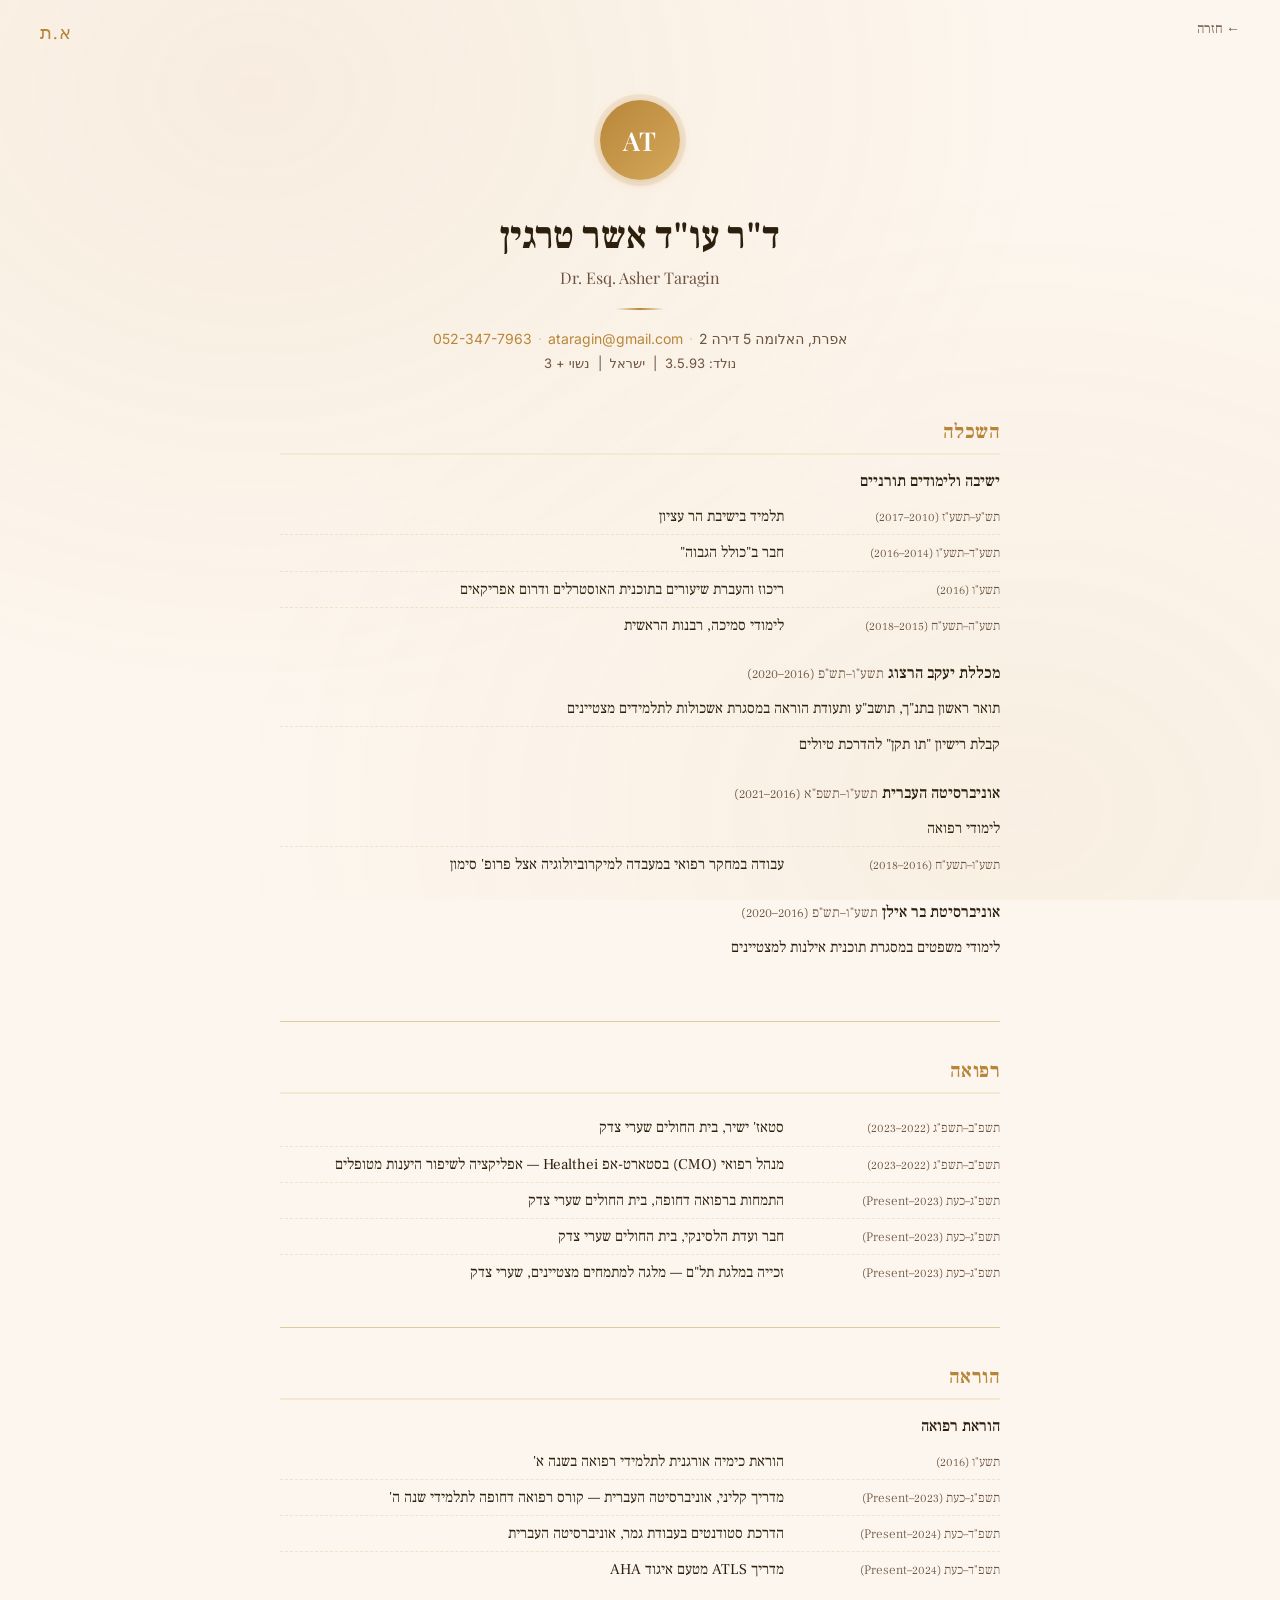
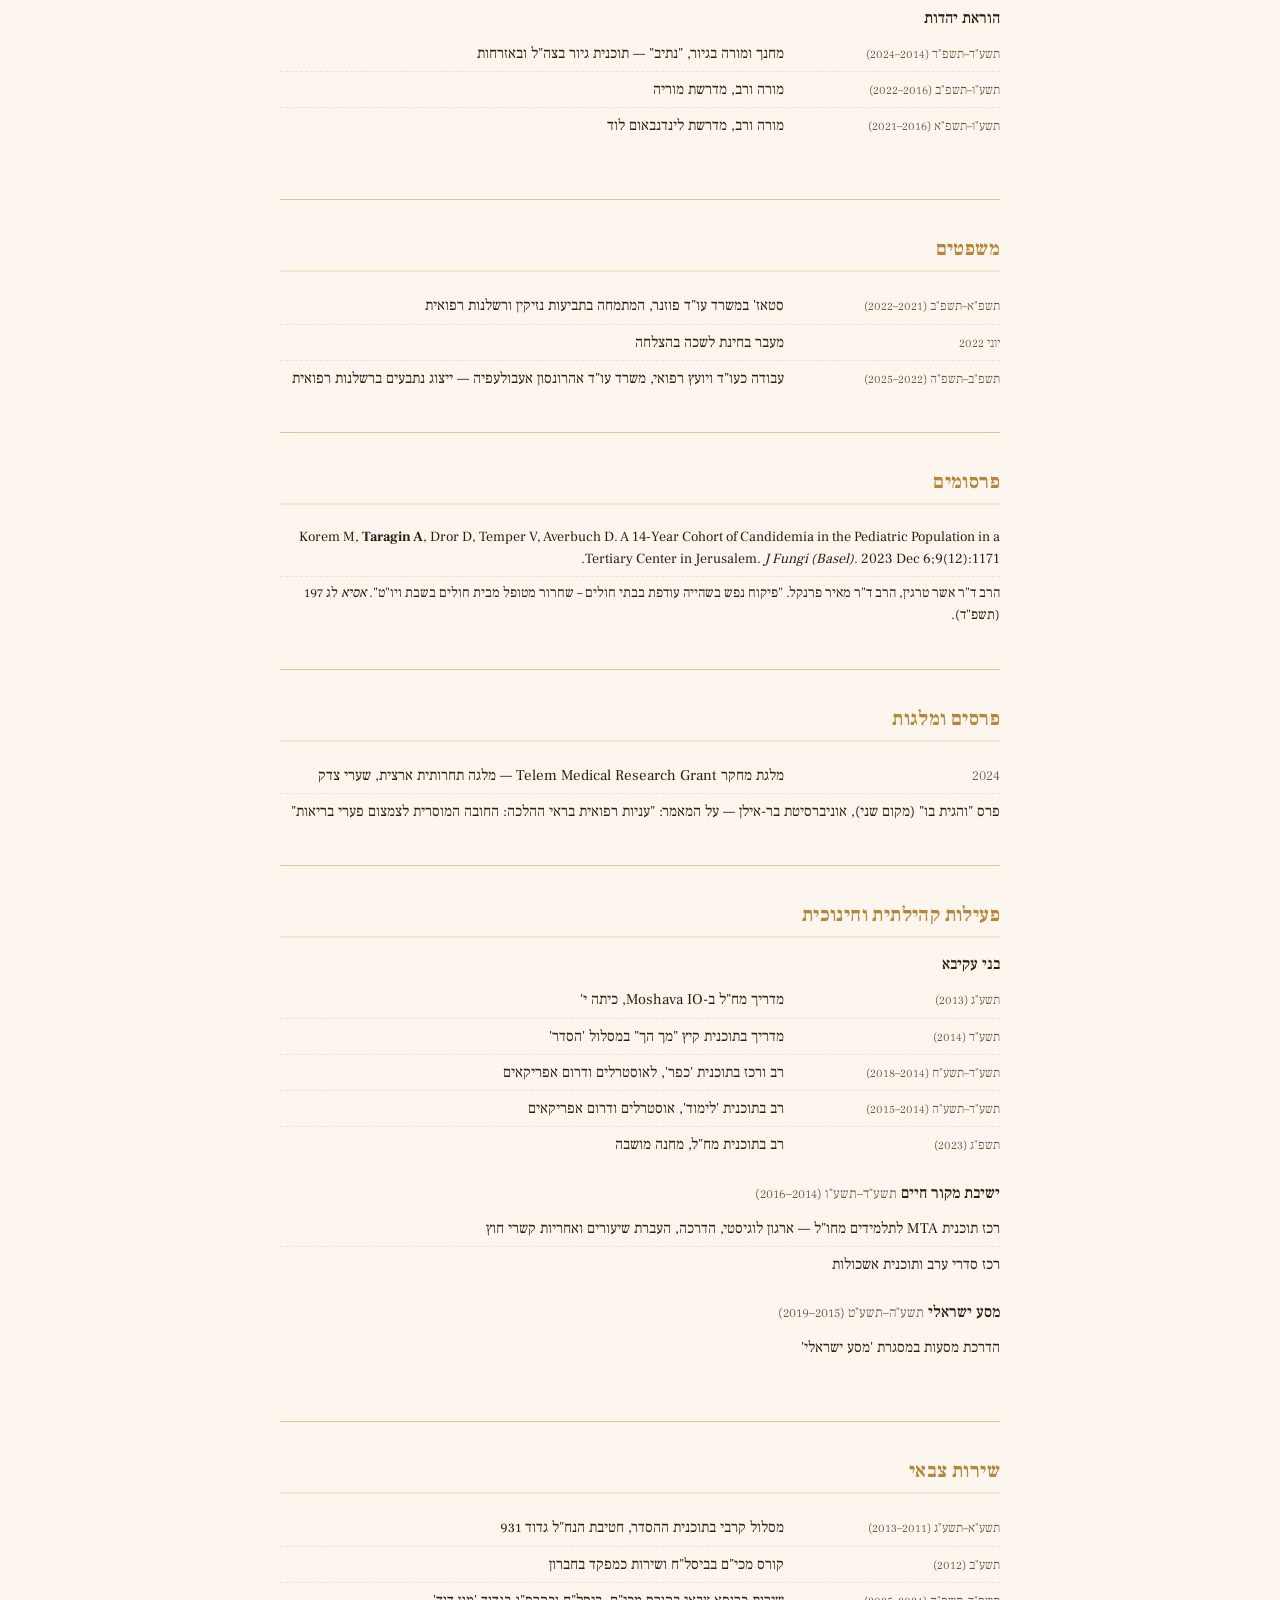
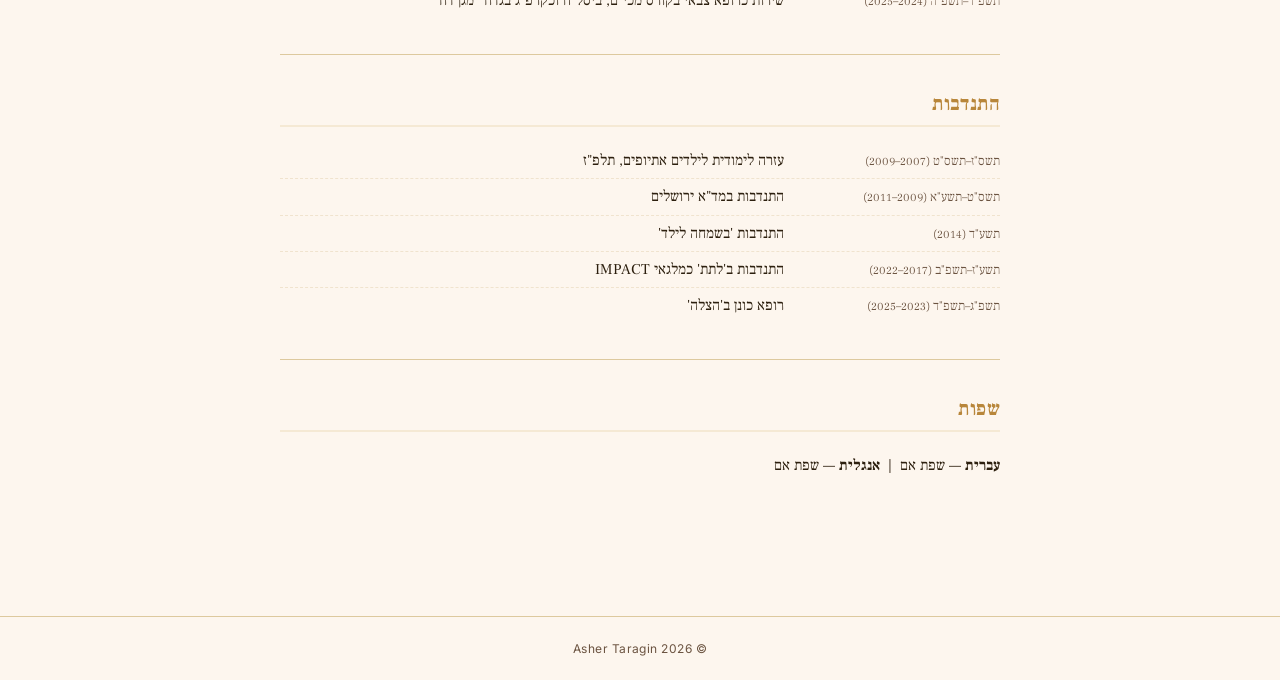
==== cv.html @ a7be5c94 "Add CV page with styling and update project configuration Replit-Commit-Author: Agent" ====
<!doctype html>
<html lang="he" dir="rtl">
  <head>
    <meta charset="utf-8" />
    <meta name="viewport" content="width=device-width, initial-scale=1" />
    <title>קורות חיים — אשר טרגין</title>
    <link rel="preconnect" href="https://fonts.googleapis.com" />
    <link rel="preconnect" href="https://fonts.gstatic.com" crossorigin />
    <link href="https://fonts.googleapis.com/css2?family=Frank+Ruhl+Libre:wght@300;400;500;700&family=Playfair+Display:wght@400;600&family=Inter:wght@300;400&display=swap" rel="stylesheet" />
    <link rel="stylesheet" href="style.css" />
    <link rel="stylesheet" href="cv.css" />
  </head>
  <body>
    <div class="bg-texture"></div>

    <header class="site-header">
      <nav>
        <a href="index.html" class="back-link">← חזרה</a>
        <span class="nav-name">א.ת</span>
      </nav>
    </header>

    <main class="cv-main">
      <div class="cv-container">

        <!-- Header -->
        <div class="cv-header">
          <div class="monogram" aria-hidden="true">AT</div>
          <h1 class="cv-name">ד"ר עו"ד אשר טרגין</h1>
          <p class="cv-name-en">Dr. Esq. Asher Taragin</p>
          <div class="divider"></div>
          <div class="cv-contact">
            <span>אפרת, האלומה 5 דירה 2</span>
            <span class="dot">·</span>
            <a href="mailto:ataragin@gmail.com">ataragin@gmail.com</a>
            <span class="dot">·</span>
            <a href="tel:0523477963">052-347-7963</a>
          </div>
          <p class="cv-meta">נולד: 3.5.93 &nbsp;|&nbsp; ישראל &nbsp;|&nbsp; נשוי + 3</p>
        </div>

        <!-- Education -->
        <section class="cv-section">
          <h2 class="section-title">השכלה</h2>

          <div class="cv-block">
            <h3 class="block-title">ישיבה ולימודים תורניים</h3>
            <div class="cv-entry">
              <span class="entry-dates">תש"ע–תשע"ז (2010–2017)</span>
              <span class="entry-desc">תלמיד בישיבת הר עציון</span>
            </div>
            <div class="cv-entry">
              <span class="entry-dates">תשע"ד–תשע"ו (2014–2016)</span>
              <span class="entry-desc">חבר ב"כולל הגבוה"</span>
            </div>
            <div class="cv-entry">
              <span class="entry-dates">תשע"ו (2016)</span>
              <span class="entry-desc">ריכוז והעברת שיעורים בתוכנית האוסטרלים ודרום אפריקאים</span>
            </div>
            <div class="cv-entry">
              <span class="entry-dates">תשע"ה–תשע"ח (2015–2018)</span>
              <span class="entry-desc">לימודי סמיכה, רבנות הראשית</span>
            </div>
          </div>

          <div class="cv-block">
            <h3 class="block-title">מכללת יעקב הרצוג <span class="block-dates">תשע"ו–תש"פ (2016–2020)</span></h3>
            <div class="cv-entry">
              <span class="entry-desc">תואר ראשון בתנ"ך, תושב"ע ותעודת הוראה במסגרת אשכולות לתלמידים מצטיינים</span>
            </div>
            <div class="cv-entry">
              <span class="entry-desc">קבלת רישיון "תו תקן" להדרכת טיולים</span>
            </div>
          </div>

          <div class="cv-block">
            <h3 class="block-title">אוניברסיטה העברית <span class="block-dates">תשע"ו–תשפ"א (2016–2021)</span></h3>
            <div class="cv-entry">
              <span class="entry-desc">לימודי רפואה</span>
            </div>
            <div class="cv-entry">
              <span class="entry-dates">תשע"ו–תשע"ח (2016–2018)</span>
              <span class="entry-desc">עבודה במחקר רפואי במעבדה למיקרוביולוגיה אצל פרופ' סימון</span>
            </div>
          </div>

          <div class="cv-block">
            <h3 class="block-title">אוניברסיטת בר אילן <span class="block-dates">תשע"ו–תש"פ (2016–2020)</span></h3>
            <div class="cv-entry">
              <span class="entry-desc">לימודי משפטים במסגרת תוכנית אילנות למצטיינים</span>
            </div>
          </div>
        </section>

        <!-- Medicine -->
        <section class="cv-section">
          <h2 class="section-title">רפואה</h2>
          <div class="cv-entry">
            <span class="entry-dates">תשפ"ב–תשפ"ג (2022–2023)</span>
            <span class="entry-desc">סטאז' ישיר, בית החולים שערי צדק</span>
          </div>
          <div class="cv-entry">
            <span class="entry-dates">תשפ"ב–תשפ"ג (2022–2023)</span>
            <span class="entry-desc">מנהל רפואי (CMO) בסטארט-אפ Healthei — אפליקציה לשיפור היענות מטופלים</span>
          </div>
          <div class="cv-entry">
            <span class="entry-dates">תשפ"ג–כעת (2023–Present)</span>
            <span class="entry-desc">התמחות ברפואה דחופה, בית החולים שערי צדק</span>
          </div>
          <div class="cv-entry">
            <span class="entry-dates">תשפ"ג–כעת (2023–Present)</span>
            <span class="entry-desc">חבר ועדת הלסינקי, בית החולים שערי צדק</span>
          </div>
          <div class="cv-entry">
            <span class="entry-dates">תשפ"ג–כעת (2023–Present)</span>
            <span class="entry-desc">זכייה במלגת תל"ם — מלגה למתמחים מצטיינים, שערי צדק</span>
          </div>
        </section>

        <!-- Teaching -->
        <section class="cv-section">
          <h2 class="section-title">הוראה</h2>

          <div class="cv-block">
            <h3 class="block-title">הוראת רפואה</h3>
            <div class="cv-entry">
              <span class="entry-dates">תשע"ו (2016)</span>
              <span class="entry-desc">הוראת כימיה אורגנית לתלמידי רפואה בשנה א'</span>
            </div>
            <div class="cv-entry">
              <span class="entry-dates">תשפ"ג–כעת (2023–Present)</span>
              <span class="entry-desc">מדריך קליני, אוניברסיטה העברית — קורס רפואה דחופה לתלמידי שנה ה'</span>
            </div>
            <div class="cv-entry">
              <span class="entry-dates">תשפ"ד–כעת (2024–Present)</span>
              <span class="entry-desc">הדרכת סטודנטים בעבודת גמר, אוניברסיטה העברית</span>
            </div>
            <div class="cv-entry">
              <span class="entry-dates">תשפ"ד–כעת (2024–Present)</span>
              <span class="entry-desc">מדריך ATLS מטעם איגוד AHA</span>
            </div>
          </div>

          <div class="cv-block">
            <h3 class="block-title">הוראת יהדות</h3>
            <div class="cv-entry">
              <span class="entry-dates">תשע"ד–תשפ"ד (2014–2024)</span>
              <span class="entry-desc">מחנך ומורה בגיור, "נתיב" — תוכנית גיור בצה"ל ובאזרחות</span>
            </div>
            <div class="cv-entry">
              <span class="entry-dates">תשע"ו–תשפ"ב (2016–2022)</span>
              <span class="entry-desc">מורה ורב, מדרשת מוריה</span>
            </div>
            <div class="cv-entry">
              <span class="entry-dates">תשע"ו–תשפ"א (2016–2021)</span>
              <span class="entry-desc">מורה ורב, מדרשת לינדנבאום לוד</span>
            </div>
          </div>
        </section>

        <!-- Law -->
        <section class="cv-section">
          <h2 class="section-title">משפטים</h2>
          <div class="cv-entry">
            <span class="entry-dates">תשפ"א–תשפ"ב (2021–2022)</span>
            <span class="entry-desc">סטאז' במשרד עו"ד פוזנר, המתמחה בתביעות נזיקין ורשלנות רפואית</span>
          </div>
          <div class="cv-entry">
            <span class="entry-dates">יוני 2022</span>
            <span class="entry-desc">מעבר בחינת לשכה בהצלחה</span>
          </div>
          <div class="cv-entry">
            <span class="entry-dates">תשפ"ב–תשפ"ה (2022–2025)</span>
            <span class="entry-desc">עבודה כעו"ד ויועץ רפואי, משרד עו"ד אהרונסון אעבולעפיה — ייצוג נתבעים ברשלנות רפואית</span>
          </div>
        </section>

        <!-- Publications -->
        <section class="cv-section">
          <h2 class="section-title">פרסומים</h2>
          <div class="cv-entry pub">
            <span class="entry-desc">Korem M, <strong>Taragin A</strong>, Dror D, Temper V, Averbuch D. A 14-Year Cohort of Candidemia in the Pediatric Population in a Tertiary Center in Jerusalem. <em>J Fungi (Basel)</em>. 2023 Dec 6;9(12):1171.</span>
          </div>
          <div class="cv-entry pub">
            <span class="entry-desc">הרב ד"ר אשר טרגין, הרב ד"ר מאיר פרנקל. "פיקוח נפש בשהייה עודפת בבתי חולים – שחרור מטופל מבית חולים בשבת ויו"ט". <em>אסיא</em> לג 197 (תשפ"ד).</span>
          </div>
        </section>

        <!-- Awards -->
        <section class="cv-section">
          <h2 class="section-title">פרסים ומלגות</h2>
          <div class="cv-entry">
            <span class="entry-dates">2024</span>
            <span class="entry-desc">מלגת מחקר Telem Medical Research Grant — מלגה תחרותית ארצית, שערי צדק</span>
          </div>
          <div class="cv-entry">
            <span class="entry-desc">פרס "והגית בו" (מקום שני), אוניברסיטת בר-אילן — על המאמר: "עניות רפואית בראי ההלכה: החובה המוסרית לצמצום פערי בריאות"</span>
          </div>
        </section>

        <!-- Community -->
        <section class="cv-section">
          <h2 class="section-title">פעילות קהילתית וחינוכית</h2>

          <div class="cv-block">
            <h3 class="block-title">בני עקיבא</h3>
            <div class="cv-entry">
              <span class="entry-dates">תשע"ג (2013)</span>
              <span class="entry-desc">מדריך מח"ל ב-Moshava IO, כיתה י'</span>
            </div>
            <div class="cv-entry">
              <span class="entry-dates">תשע"ד (2014)</span>
              <span class="entry-desc">מדריך בתוכנית קיץ "מך הך" במסלול 'הסדר'</span>
            </div>
            <div class="cv-entry">
              <span class="entry-dates">תשע"ד–תשע"ח (2014–2018)</span>
              <span class="entry-desc">רב ורכז בתוכנית 'כפר', לאוסטרלים ודרום אפריקאים</span>
            </div>
            <div class="cv-entry">
              <span class="entry-dates">תשע"ד–תשע"ה (2014–2015)</span>
              <span class="entry-desc">רב בתוכנית 'לימוד', אוסטרלים ודרום אפריקאים</span>
            </div>
            <div class="cv-entry">
              <span class="entry-dates">תשפ"ג (2023)</span>
              <span class="entry-desc">רב בתוכנית מח"ל, מחנה מושבה</span>
            </div>
          </div>

          <div class="cv-block">
            <h3 class="block-title">ישיבת מקור חיים <span class="block-dates">תשע"ד–תשע"ו (2014–2016)</span></h3>
            <div class="cv-entry">
              <span class="entry-desc">רכז תוכנית MTA לתלמידים מחו"ל — ארגון לוגיסטי, הדרכה, העברת שיעורים ואחריות קשרי חוץ</span>
            </div>
            <div class="cv-entry">
              <span class="entry-desc">רכז סדרי ערב ותוכנית אשכולות</span>
            </div>
          </div>

          <div class="cv-block">
            <h3 class="block-title">מסע ישראלי <span class="block-dates">תשע"ה–תשע"ט (2015–2019)</span></h3>
            <div class="cv-entry">
              <span class="entry-desc">הדרכת מסעות במסגרת 'מסע ישראלי'</span>
            </div>
          </div>
        </section>

        <!-- Military -->
        <section class="cv-section">
          <h2 class="section-title">שירות צבאי</h2>
          <div class="cv-entry">
            <span class="entry-dates">תשע"א–תשע"ג (2011–2013)</span>
            <span class="entry-desc">מסלול קרבי בתוכנית ההסדר, חטיבת הנח"ל גדוד 931</span>
          </div>
          <div class="cv-entry">
            <span class="entry-dates">תשע"ב (2012)</span>
            <span class="entry-desc">קורס מכי"ם בביסל"ח ושירות כמפקד בחברון</span>
          </div>
          <div class="cv-entry">
            <span class="entry-dates">תשפ"ד–תשפ"ה (2024–2025)</span>
            <span class="entry-desc">שירות כרופא צבאי בקורס מכי"ם, ביסל"ח וכקרפ"ג בגדוד 'מגן דוד'</span>
          </div>
        </section>

        <!-- Volunteering -->
        <section class="cv-section">
          <h2 class="section-title">התנדבות</h2>
          <div class="cv-entry">
            <span class="entry-dates">תשס"ז–תשס"ט (2007–2009)</span>
            <span class="entry-desc">עזרה לימודית לילדים אתיופים, תלפ"ז</span>
          </div>
          <div class="cv-entry">
            <span class="entry-dates">תשס"ט–תשע"א (2009–2011)</span>
            <span class="entry-desc">התנדבות במד"א ירושלים</span>
          </div>
          <div class="cv-entry">
            <span class="entry-dates">תשע"ד (2014)</span>
            <span class="entry-desc">התנדבות 'בשמחה לילד'</span>
          </div>
          <div class="cv-entry">
            <span class="entry-dates">תשע"ז–תשפ"ב (2017–2022)</span>
            <span class="entry-desc">התנדבות ב'לתת' כמלגאי IMPACT</span>
          </div>
          <div class="cv-entry">
            <span class="entry-dates">תשפ"ג–תשפ"ד (2023–2025)</span>
            <span class="entry-desc">רופא כונן ב'הצלה'</span>
          </div>
        </section>

        <!-- Languages -->
        <section class="cv-section">
          <h2 class="section-title">שפות</h2>
          <div class="cv-entry">
            <span class="entry-desc"><strong>עברית</strong> — שפת אם &nbsp;|&nbsp; <strong>אנגלית</strong> — שפת אם</span>
          </div>
        </section>

      </div>
    </main>

    <footer class="site-footer">
      <p>&copy; <span id="year"></span> Asher Taragin</p>
    </footer>

    <script>document.getElementById('year').textContent = new Date().getFullYear();</script>
  </body>
</html>
---- style.css ----
/* Warm & personal — Asher Taragin */

:root {
  --cream:    #fdf6ee;
  --parchment:#f5e9d4;
  --gold:     #b8863a;
  --gold-light:#d4a85a;
  --ink:      #2c1f0e;
  --ink-muted:#6b5340;
  --border:   #ddc99e;
}

*, *::before, *::after {
  box-sizing: border-box;
  margin: 0;
  padding: 0;
}

html {
  font-size: 16px;
}

body {
  background: var(--cream);
  color: var(--ink);
  font-family: 'Inter', system-ui, sans-serif;
  min-height: 100vh;
  display: flex;
  flex-direction: column;
  position: relative;
  overflow-x: hidden;
}

/* Subtle background texture */
.bg-texture {
  position: fixed;
  inset: 0;
  background-image:
    radial-gradient(ellipse at 20% 10%, rgba(184,134,58,0.08) 0%, transparent 55%),
    radial-gradient(ellipse at 80% 90%, rgba(184,134,58,0.06) 0%, transparent 55%);
  pointer-events: none;
  z-index: 0;
}

/* ── Header ── */
.site-header {
  position: fixed;
  top: 0;
  width: 100%;
  z-index: 10;
  padding: 20px 40px;
}

nav {
  display: flex;
  justify-content: flex-end;
}

.nav-name {
  font-family: 'Playfair Display', serif;
  font-size: 18px;
  color: var(--gold);
  letter-spacing: 0.05em;
}

/* ── Hero ── */
main {
  flex: 1;
  display: flex;
  align-items: center;
  justify-content: center;
  position: relative;
  z-index: 1;
}

.hero {
  width: 100%;
  padding: 80px 24px 60px;
}

.hero-inner {
  max-width: 560px;
  margin: 0 auto;
  text-align: center;
}

/* Monogram medallion */
.monogram {
  width: 80px;
  height: 80px;
  border-radius: 50%;
  background: linear-gradient(135deg, var(--gold) 0%, var(--gold-light) 100%);
  color: #fff;
  font-family: 'Playfair Display', serif;
  font-size: 26px;
  font-weight: 600;
  display: flex;
  align-items: center;
  justify-content: center;
  margin: 0 auto 32px;
  box-shadow:
    0 2px 12px rgba(184,134,58,0.3),
    0 0 0 6px rgba(184,134,58,0.12);
  letter-spacing: 0.04em;
}

/* Name */
.name {
  font-family: 'Playfair Display', serif;
  font-size: clamp(36px, 7vw, 58px);
  font-weight: 600;
  color: var(--ink);
  line-height: 1.1;
  letter-spacing: -0.01em;
  margin-bottom: 24px;
}

/* Divider rule */
.divider {
  width: 48px;
  height: 2px;
  background: linear-gradient(90deg, transparent, var(--gold), transparent);
  margin: 20px auto;
}

/* Hebrew tagline */
.tagline {
  font-family: 'Frank Ruhl Libre', 'David Libre', serif;
  font-size: clamp(22px, 4.5vw, 30px);
  font-weight: 400;
  color: var(--gold);
  letter-spacing: 0.02em;
  line-height: 1.5;
  unicode-bidi: bidi-override;
}

/* English tagline */
.tagline-en {
  font-family: 'Inter', sans-serif;
  font-size: 13px;
  font-weight: 300;
  color: var(--ink-muted);
  letter-spacing: 0.18em;
  text-transform: uppercase;
  margin-top: 4px;
}

/* ── CTA Buttons ── */
.cta-buttons {
  display: flex;
  gap: 14px;
  justify-content: center;
  flex-wrap: wrap;
  margin-top: 32px;
}

.btn {
  display: inline-block;
  padding: 12px 28px;
  border-radius: 4px;
  font-family: 'Frank Ruhl Libre', serif;
  font-size: 16px;
  font-weight: 500;
  text-decoration: none;
  letter-spacing: 0.03em;
  transition: background 0.2s, color 0.2s, box-shadow 0.2s;
  cursor: pointer;
}

.btn-primary {
  background: var(--gold);
  color: #fff;
  box-shadow: 0 2px 10px rgba(184,134,58,0.25);
}
.btn-primary:hover {
  background: var(--gold-light);
  box-shadow: 0 4px 16px rgba(184,134,58,0.35);
}

.btn-secondary {
  background: transparent;
  color: var(--gold);
  border: 1.5px solid var(--gold);
}
.btn-secondary:hover {
  background: rgba(184,134,58,0.08);
}

/* ── Footer ── */
.site-footer {
  position: relative;
  z-index: 1;
  text-align: center;
  padding: 24px;
  font-size: 12px;
  color: var(--ink-muted);
  letter-spacing: 0.04em;
  border-top: 1px solid var(--border);
}

/* ── Responsive ── */
@media (max-width: 480px) {
  .site-header {
    padding: 16px 20px;
  }
  .monogram {
    width: 64px;
    height: 64px;
    font-size: 20px;
  }
}
---- cv.css ----
/* CV & Divrei Torah pages */

/* ── Back link ── */
.back-link {
  font-size: 14px;
  color: var(--ink-muted);
  text-decoration: none;
  font-family: 'Frank Ruhl Libre', serif;
  transition: color 0.2s;
}
.back-link:hover { color: var(--gold); }

nav {
  justify-content: space-between !important;
}

/* ── Page layout ── */
.cv-main {
  padding: 100px 24px 60px;
  position: relative;
  z-index: 1;
}

.cv-container {
  max-width: 720px;
  margin: 0 auto;
}

/* ── CV Header ── */
.cv-header {
  text-align: center;
  margin-bottom: 48px;
}

.cv-name {
  font-family: 'Frank Ruhl Libre', serif;
  font-size: clamp(26px, 5vw, 38px);
  font-weight: 700;
  color: var(--ink);
  margin-bottom: 6px;
}

.cv-name-en {
  font-family: 'Playfair Display', serif;
  font-size: 16px;
  color: var(--ink-muted);
  margin-bottom: 0;
}

.cv-contact {
  font-size: 14px;
  color: var(--ink-muted);
  margin-top: 12px;
  display: flex;
  flex-wrap: wrap;
  justify-content: center;
  gap: 6px;
  align-items: center;
}

.cv-contact a {
  color: var(--gold);
  text-decoration: none;
}
.cv-contact a:hover { text-decoration: underline; }

.dot { color: var(--border); }

.cv-meta {
  font-size: 13px;
  color: var(--ink-muted);
  margin-top: 8px;
}

/* ── Sections ── */
.cv-section {
  margin-bottom: 36px;
  padding-bottom: 36px;
  border-bottom: 1px solid var(--border);
}
.cv-section:last-of-type { border-bottom: none; }

.section-title {
  font-family: 'Frank Ruhl Libre', serif;
  font-size: 20px;
  font-weight: 700;
  color: var(--gold);
  margin-bottom: 16px;
  padding-bottom: 8px;
  border-bottom: 2px solid var(--parchment);
  letter-spacing: 0.02em;
}

/* ── Blocks (sub-groups) ── */
.cv-block {
  margin-bottom: 20px;
}

.block-title {
  font-family: 'Frank Ruhl Libre', serif;
  font-size: 16px;
  font-weight: 500;
  color: var(--ink);
  margin-bottom: 8px;
}

.block-dates {
  font-weight: 300;
  font-size: 14px;
  color: var(--ink-muted);
}

/* ── Entries ── */
.cv-entry {
  display: flex;
  gap: 16px;
  padding: 6px 0;
  line-height: 1.55;
  font-family: 'Frank Ruhl Libre', serif;
  font-size: 15px;
  border-bottom: 1px dashed rgba(221,201,158,0.4);
}
.cv-entry:last-child { border-bottom: none; }

.entry-dates {
  flex: 0 0 200px;
  font-size: 13px;
  color: var(--ink-muted);
  font-weight: 300;
  padding-top: 2px;
  white-space: nowrap;
}

.entry-desc {
  flex: 1;
  color: var(--ink);
}

.cv-entry.pub .entry-desc {
  font-size: 14px;
}

/* ── Torah page ── */
.torah-placeholder {
  text-align: center;
  padding: 80px 24px;
  color: var(--ink-muted);
  font-family: 'Frank Ruhl Libre', serif;
}

.placeholder-icon {
  font-size: 36px;
  color: var(--gold);
  margin-bottom: 16px;
  opacity: 0.5;
}

.torah-placeholder p {
  font-size: 20px;
  margin-bottom: 6px;
}

.placeholder-sub {
  font-size: 14px !important;
  font-style: italic;
}

.torah-entry {
  margin-bottom: 48px;
  padding-bottom: 48px;
  border-bottom: 1px solid var(--border);
}
.torah-entry:last-of-type { border-bottom: none; }

.torah-title {
  font-family: 'Frank Ruhl Libre', serif;
  font-size: 22px;
  font-weight: 700;
  color: var(--ink);
  margin-bottom: 6px;
}

.torah-meta {
  font-size: 13px;
  color: var(--gold);
  margin-bottom: 16px;
  letter-spacing: 0.04em;
}

.torah-body p {
  font-family: 'Frank Ruhl Libre', serif;
  font-size: 17px;
  line-height: 1.9;
  color: var(--ink);
  margin-bottom: 14px;
}

/* ── Responsive ── */
@media (max-width: 560px) {
  .cv-entry {
    flex-direction: column;
    gap: 2px;
  }
  .entry-dates {
    flex: none;
    font-size: 12px;
  }
}
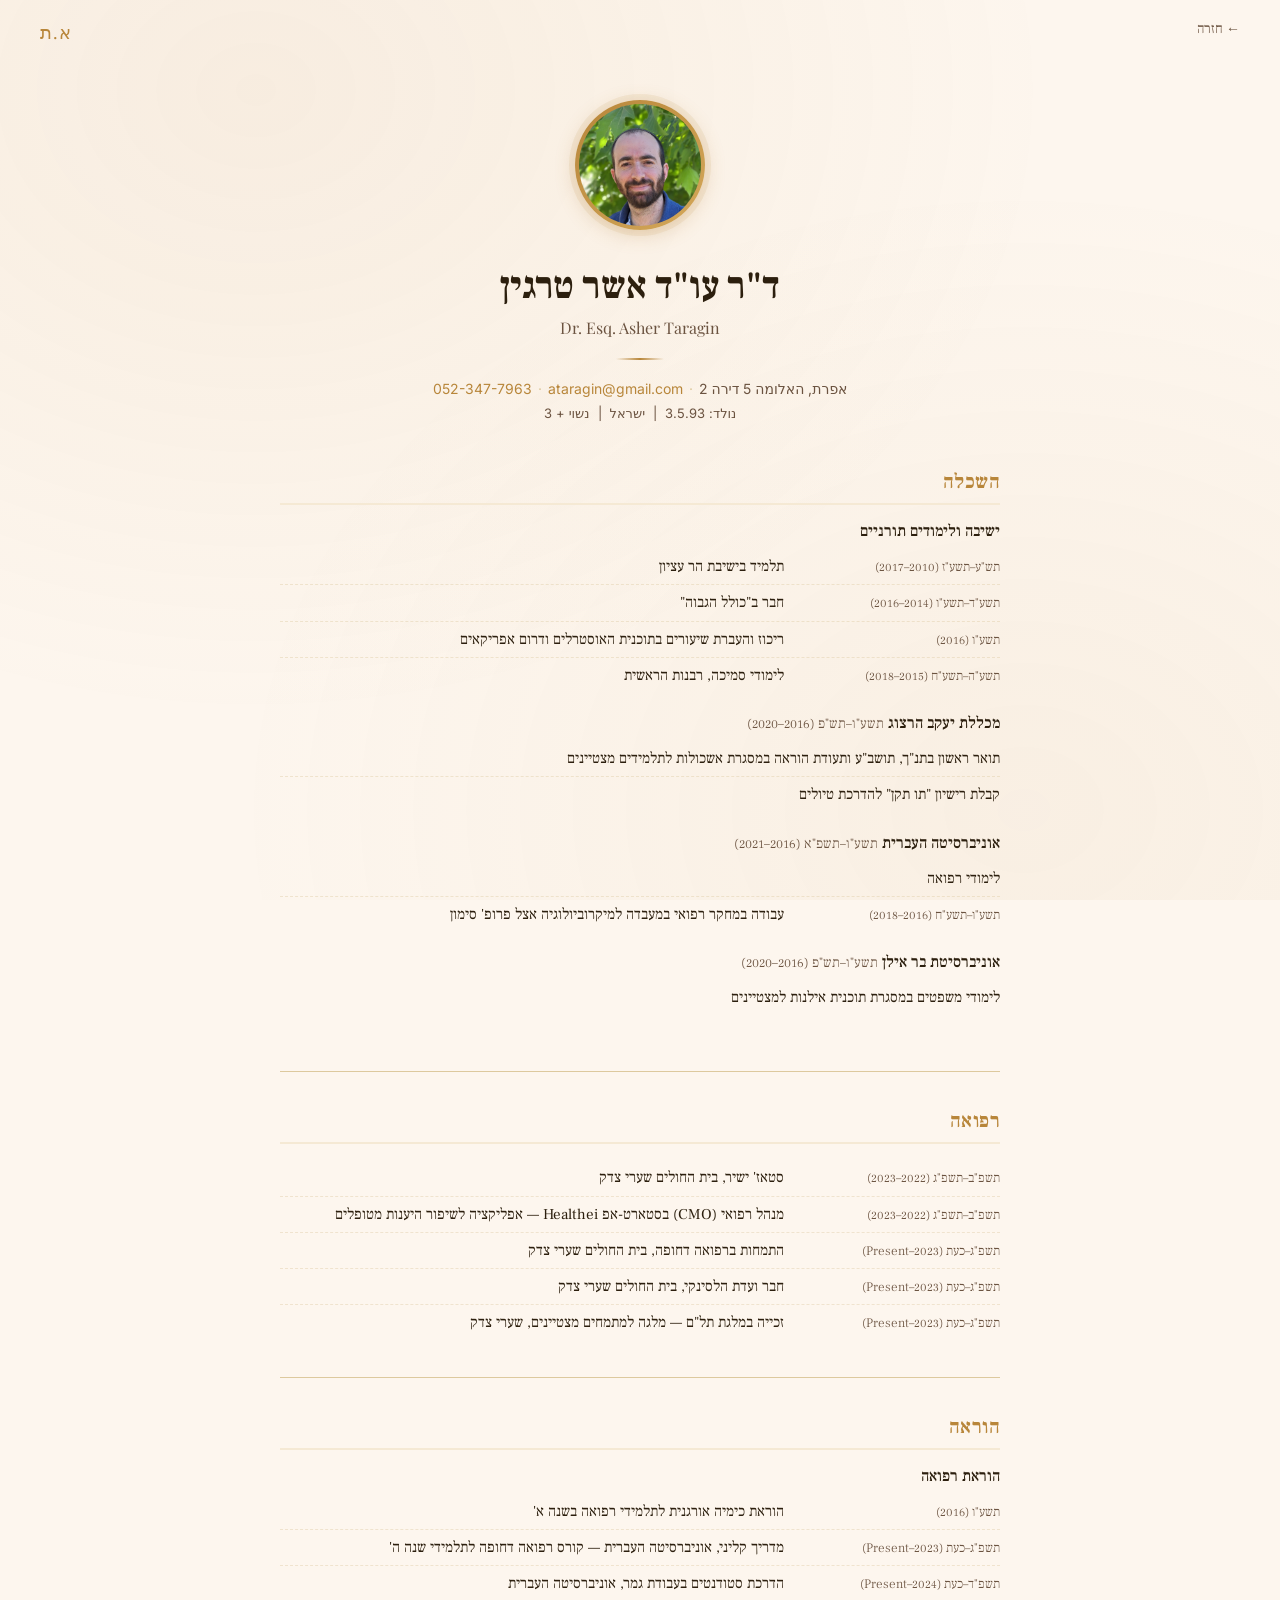
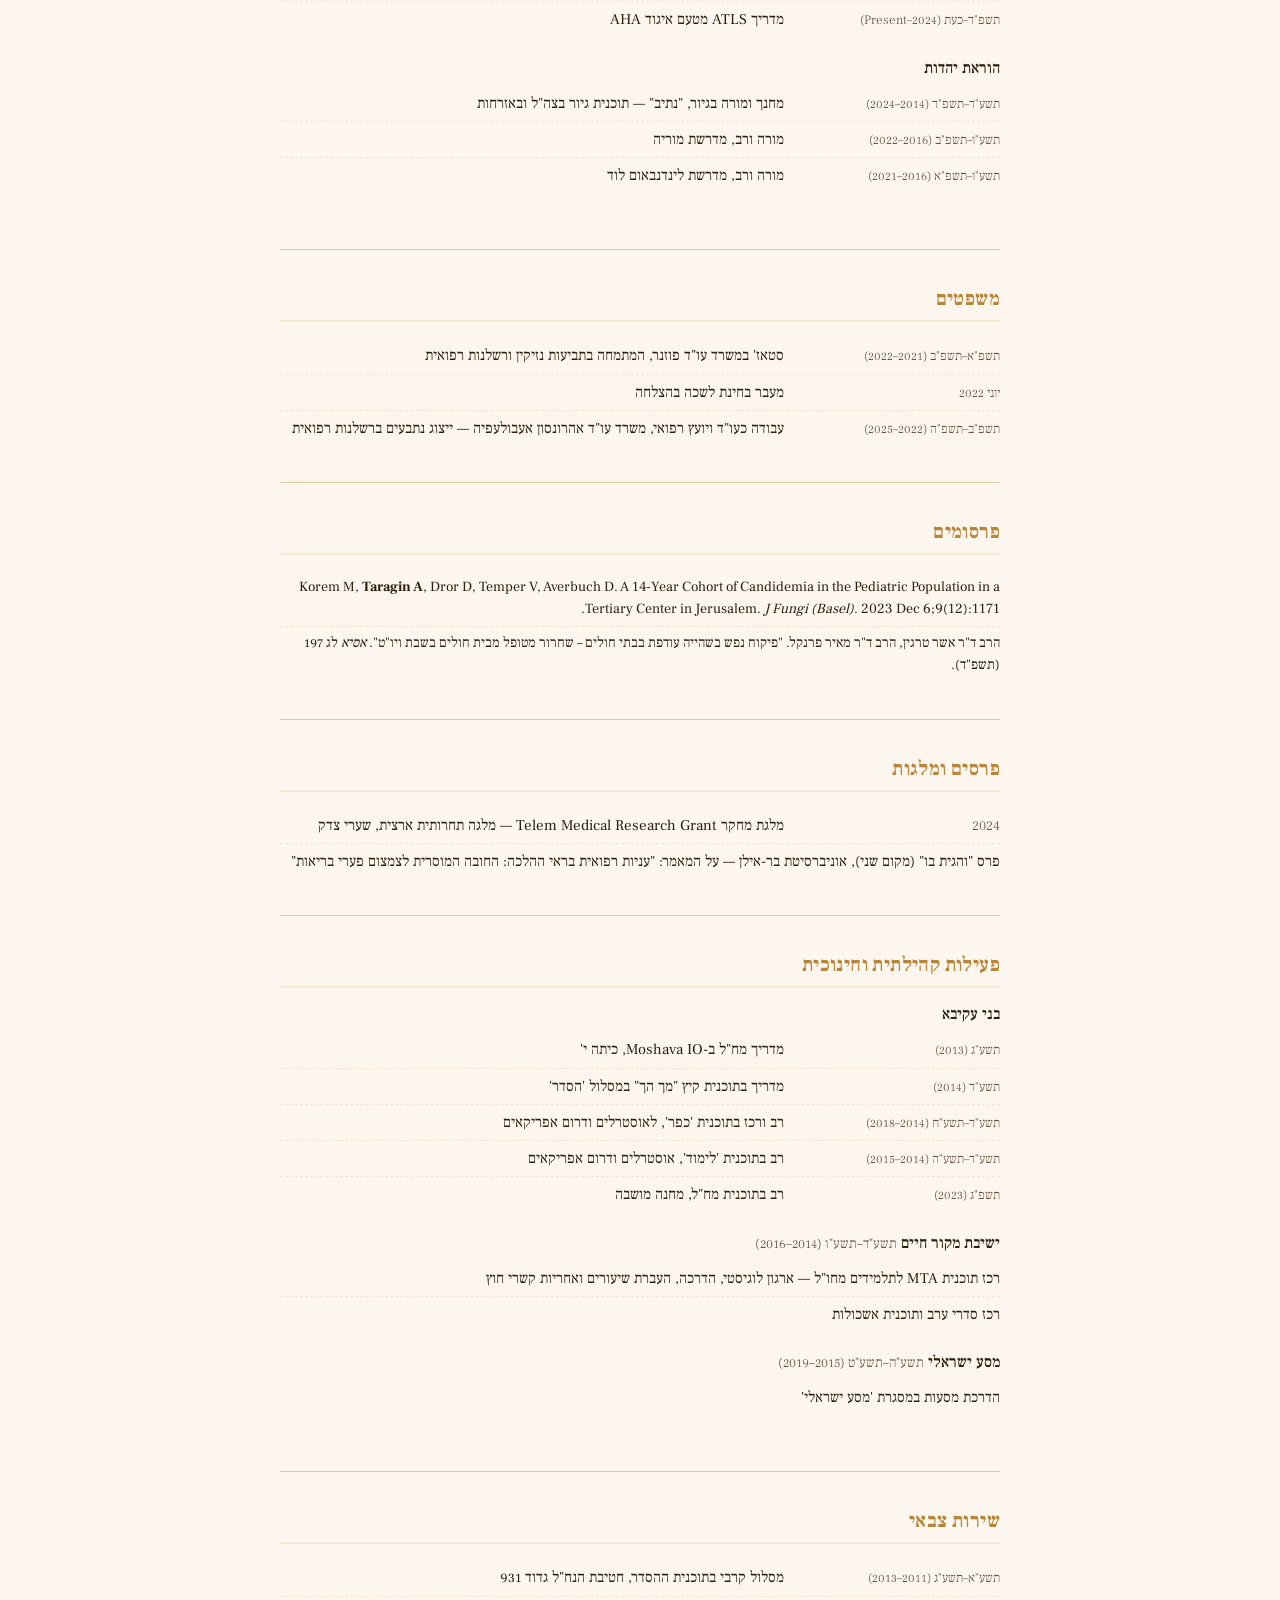
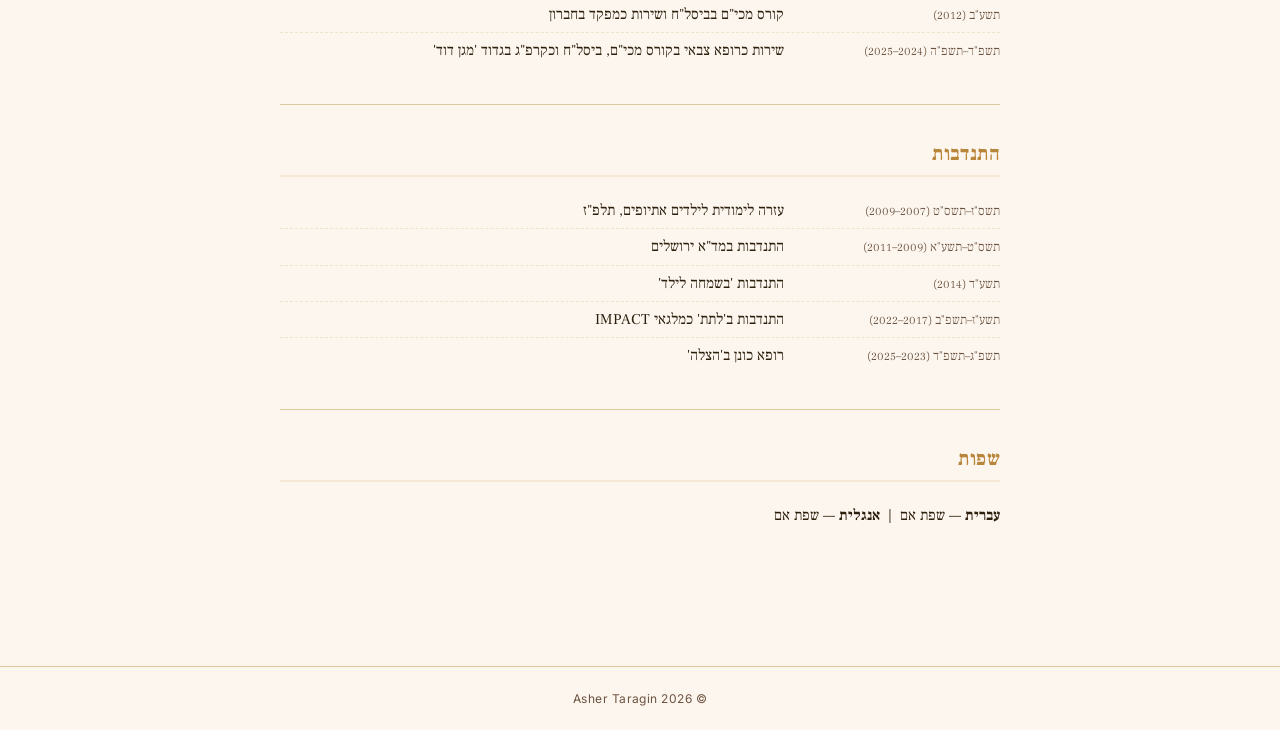
==== commit 1cd34747: "Update website styling and add profile photos Replit-Commit-Author: Agent" ====
--- a/cv.html
+++ b/cv.html
@@ -25,7 +25,9 @@
 
         <!-- Header -->
         <div class="cv-header">
-          <div class="monogram" aria-hidden="true">AT</div>
+          <div class="photo-frame">
+            <img src="photo.jpg" alt="אשר טרגין" class="hero-photo" />
+          </div>
           <h1 class="cv-name">ד"ר עו"ד אשר טרגין</h1>
           <p class="cv-name-en">Dr. Esq. Asher Taragin</p>
           <div class="divider"></div>
--- a/style.css
+++ b/style.css
@@ -84,24 +84,26 @@
   text-align: center;
 }
 
-/* Monogram medallion */
-.monogram {
-  width: 80px;
-  height: 80px;
+/* Photo frame */
+.photo-frame {
+  width: 130px;
+  height: 130px;
   border-radius: 50%;
+  margin: 0 auto 32px;
+  padding: 4px;
   background: linear-gradient(135deg, var(--gold) 0%, var(--gold-light) 100%);
-  color: #fff;
-  font-family: 'Playfair Display', serif;
-  font-size: 26px;
-  font-weight: 600;
-  display: flex;
-  align-items: center;
-  justify-content: center;
-  margin: 0 auto 32px;
   box-shadow:
-    0 2px 12px rgba(184,134,58,0.3),
-    0 0 0 6px rgba(184,134,58,0.12);
-  letter-spacing: 0.04em;
+    0 4px 20px rgba(184,134,58,0.3),
+    0 0 0 6px rgba(184,134,58,0.1);
+}
+
+.hero-photo {
+  width: 100%;
+  height: 100%;
+  border-radius: 50%;
+  object-fit: cover;
+  object-position: center top;
+  display: block;
 }
 
 /* Name */
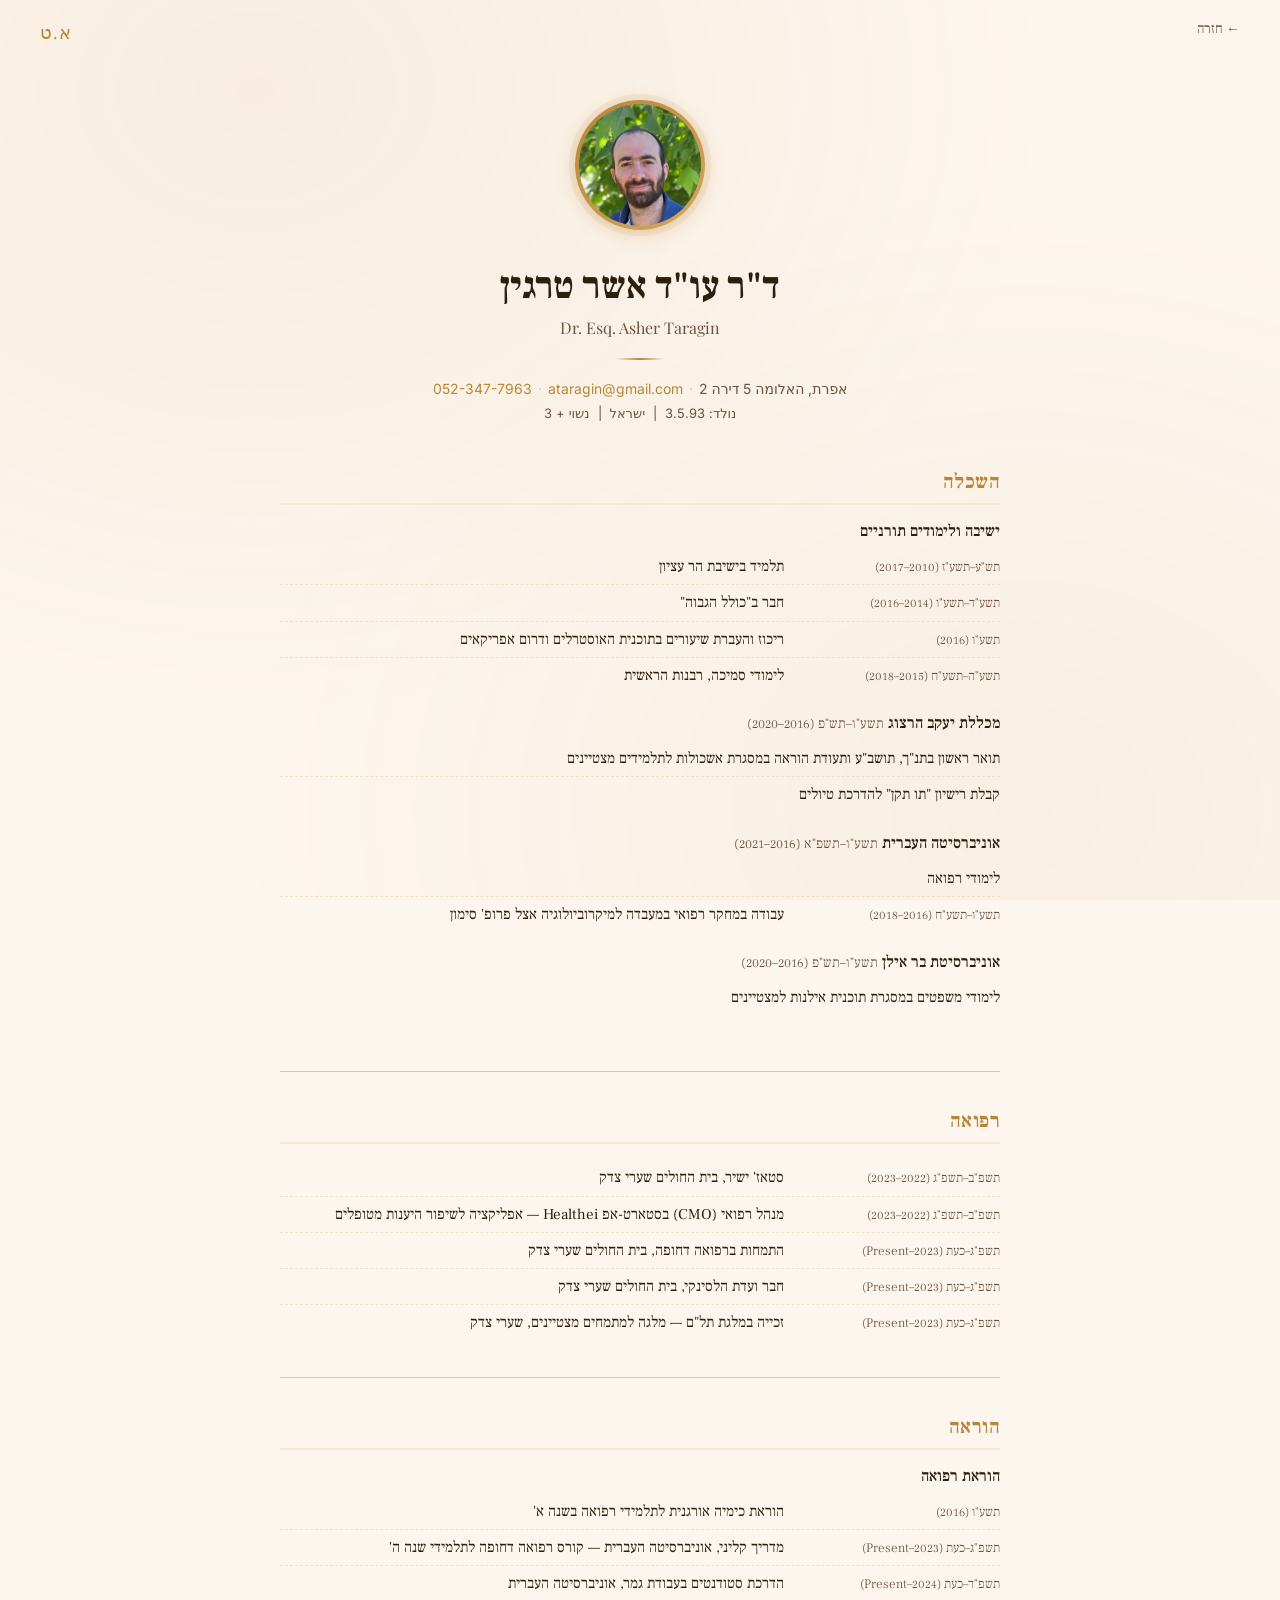
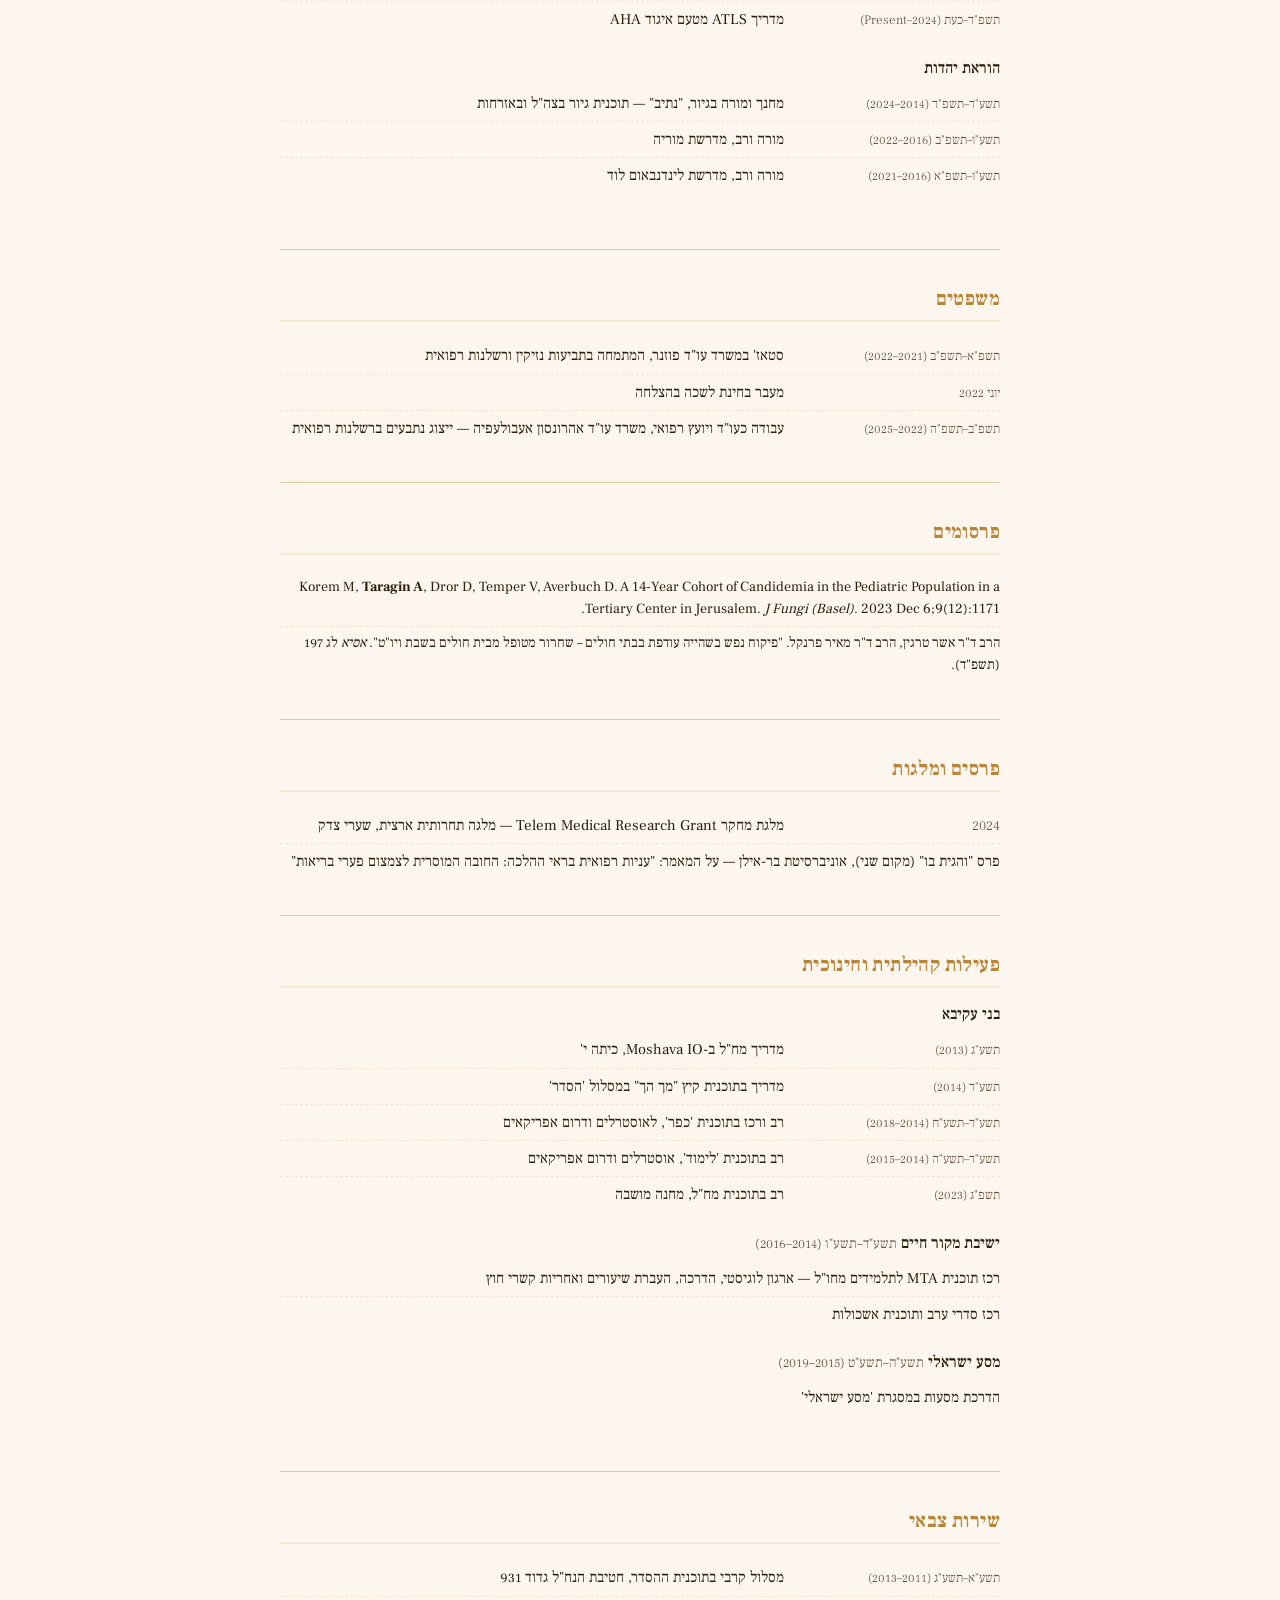
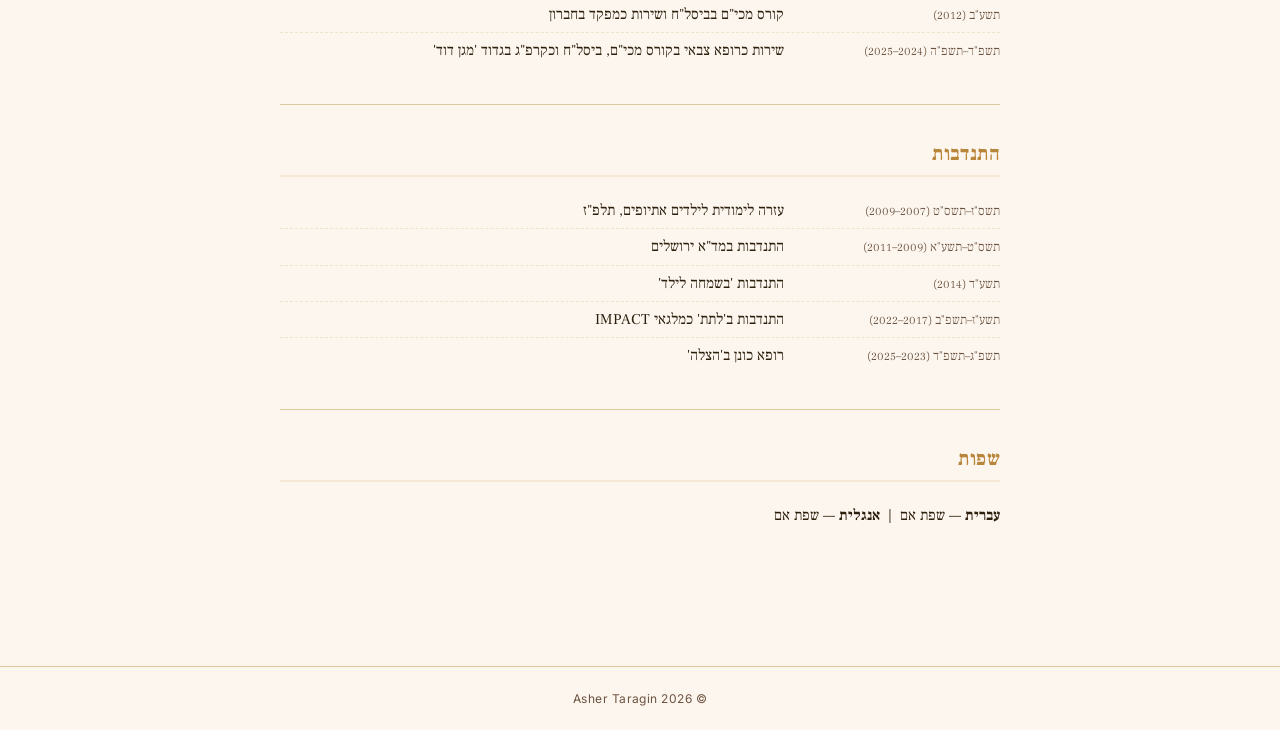
==== commit 974d8264: "Update website content across multiple pages Replit-Commit-Author: Agent" ====
--- a/cv.html
+++ b/cv.html
@@ -16,7 +16,7 @@
     <header class="site-header">
       <nav>
         <a href="index.html" class="back-link">← חזרה</a>
-        <span class="nav-name">א.ת</span>
+        <span class="nav-name">א.ט</span>
       </nav>
     </header>
 
